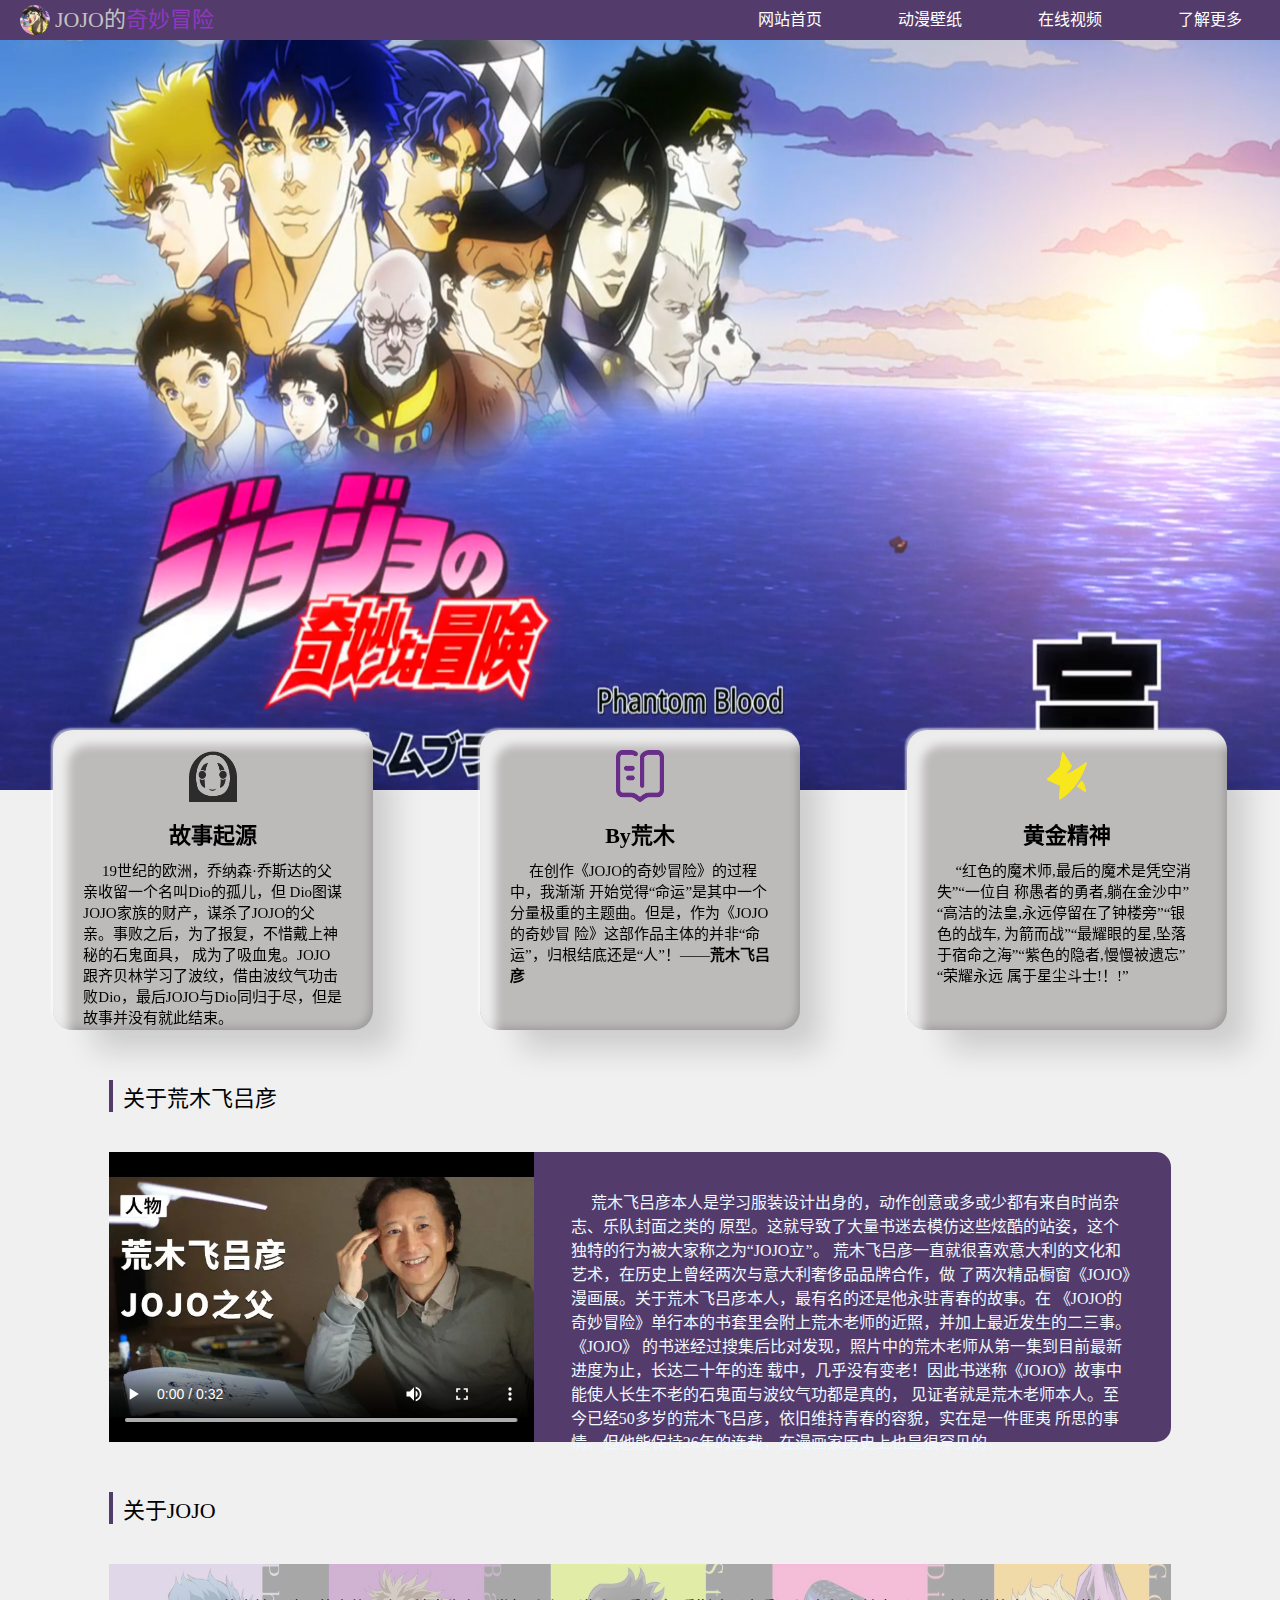
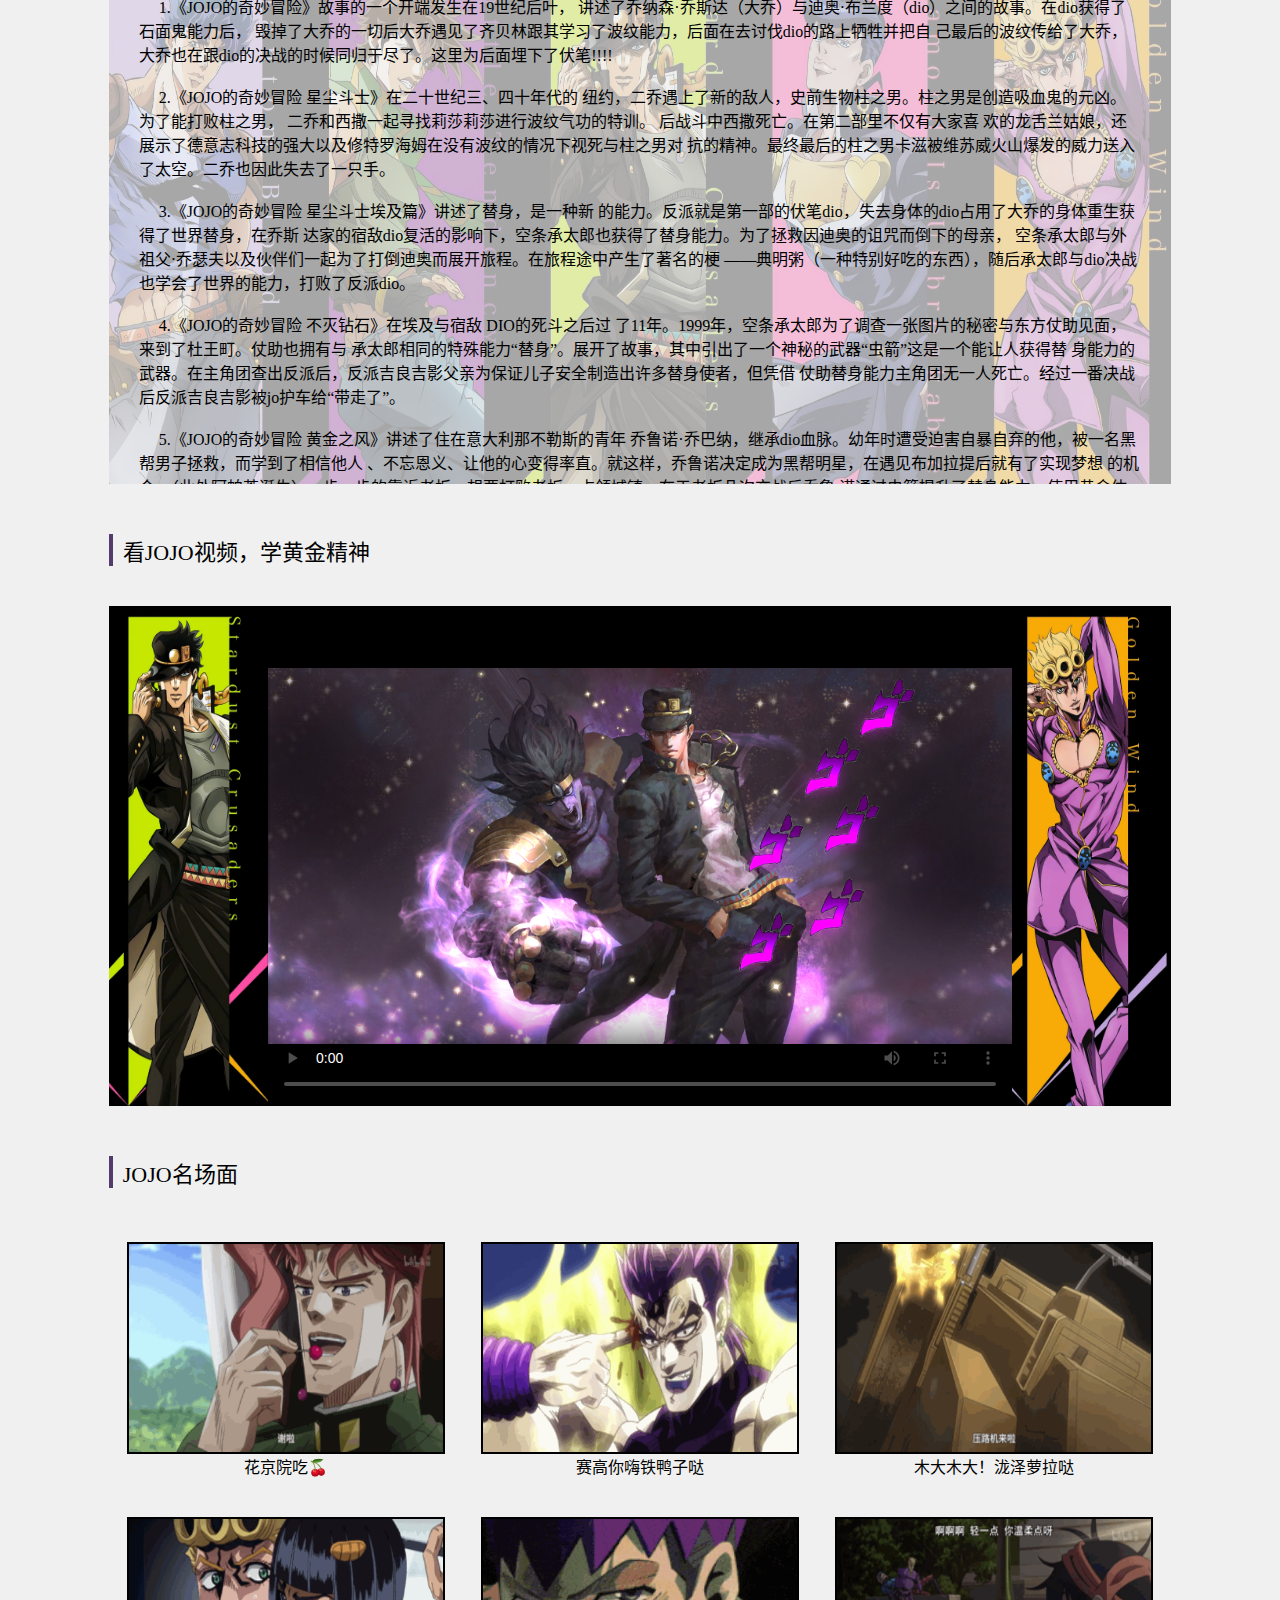
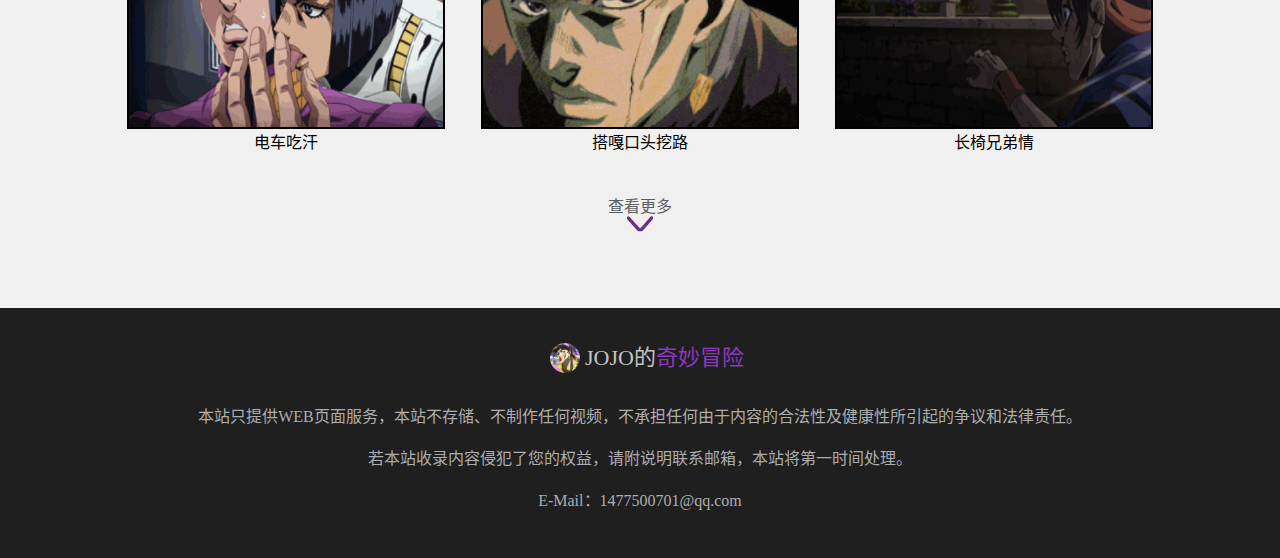
==== index.html @ afe00de5 "sumbit 2023/10/15 18:23" ====
<!DOCTYPE html>
<html lang="zh-CN">

<head>
    <meta charset="UTF-8">
    <meta name="viewport" content="width=device-width, initial-scale=1.0">
    <link rel="stylesheet" href="./css/page1.css">
    <link rel="stylesheet" href="./css/swiper-bundle.min.css">
    <link rel="stylesheet" href="https://cdnjs.cloudflare.com/ajax/libs/animate.css/4.1.1/animate.min.css">
    <title>JOJO的奇妙冒险</title>
</head>

<body>
    <div class="container">
        <div class="menu">
            <div class="logo1">
                <img src="./images/龙舌兰.png" alt="龙舌兰">
                <p>JOJO的<span class="logo11">奇妙冒险</span></p>
            </div>
            <div class="logo2">
                <ul class="ul1">
                    <li><a href="./index.html">网站首页</a></li>
                    <li><a href="./web/wallpaper.html">动漫壁纸</a></li>
                    <li>
                        <a href="#">在线视频</a>
                        <ul class="ul2">
                            <li><a href="https://www.bilibili.com/bangumi/play/ep292950?spm_id_from=333.337.0.0&from_spmid=666.25.episode.0">哔哩哔哩</a></li>
                            <li><a href="https://www.agemys.org/play/20120075/1/1">私人收藏</a></li>
                            <li><a href="#">朋友收藏</a></li>
                        </ul>
                    </li>
                    <li><a href="./web/more.html">了解更多</a></li>
                </ul>
            </div>
        </div>
        <div class="swiper">
            <div class="swiper-wrapper">
                <div class="swiper-slide"><img src="./images/jojo21.png" alt="21"></div>
                <div class="swiper-slide"><img src="./images/jojo22.png" alt="22"></div>
                <div class="swiper-slide"><img src="./images/jojo20.jpg" alt="20"></div>
                <div class="swiper-slide"><img src="./images/jojo17.png" alt="17"></div>
                <div class="swiper-slide"><img src="./images/jojo19.png" alt="19"></div>
                <div class="swiper-slide"><img src="./images/jojo16.jpg" alt="16"></div>
                <div class="swiper-slide"><img src="./images/jojo18.png" alt="18"></div>

            </div>
            <!-- 如果需要分页器 -->
            <div class="swiper-pagination"></div>
        </div>
        <div class="qipao">
            <div class="card animate__animated animate__fadeInLeft wow">
                <div class="card1">
                    <img src="./images/无脸人.png" alt="无脸人">
                </div>
                <div class="card2">
                    <p>故事起源</p>
                </div>
                <div class="card3">
                    <p>
                        &nbsp;&nbsp;&nbsp;&nbsp;&nbsp;19世纪的欧洲，乔纳森·乔斯达的父亲收留一个名叫Dio的孤儿，但
                        Dio图谋JOJO家族的财产，谋杀了JOJO的父亲。事败之后，为了报复，不惜戴上神秘的石鬼面具，
                        成为了吸血鬼。JOJO跟齐贝林学习了波纹，借由波纹气功击败Dio，最后JOJO与Dio同归于尽，但是
                        故事并没有就此结束。
                    </p>
                </div>
            </div>
            <div class="card animate__animated animate__fadeIn wow">
                <div class="card1">
                    <img src="./images/书籍.png" alt="作者">
                </div>
                <div class="card2">
                    <p>By荒木</p>
                </div>
                <div class="card3">
                    <p>
                        &nbsp;&nbsp;&nbsp;&nbsp;&nbsp;在创作《JOJO的奇妙冒险》的过程中，我渐渐
                        开始觉得“命运”是其中一个分量极重的主题曲。但是，作为《JOJO的奇妙冒
                        险》这部作品主体的并非“命运”，归根结底还是“人”！——<b>荒木飞吕彦</b>

                    </p>
                </div>
            </div>
            <div class="card animate__animated animate__fadeInRight wow">
                <div class="card1">
                    <img src="./images/star1.png" alt="无脸人">
                </div>
                <div class="card2">
                    <p>黄金精神</p>
                </div>
                <div class="card3">
                    <p>
                        &nbsp;&nbsp;&nbsp;&nbsp;&nbsp;“红色的魔术师,最后的魔术是凭空消失”“一位自
                        称愚者的勇者,躺在金沙中”“高洁的法皇,永远停留在了钟楼旁”“银色的战车,
                        为箭而战”“最耀眼的星,坠落于宿命之海”“紫色的隐者,慢慢被遗忘”“荣耀永远
                        属于星尘斗士!！!” </p>
                </div>
            </div>
        </div>
        <div class="introduce">
            <div class="title">
                <p>关于荒木飞吕彦</p>
            </div>
            <div class="introduce1">
                <div class="movie1 animate__animated animate__fadeInLeft wow">
                    <video width="100%" height="100%" controls="controls" poster="./images/hmzp.png">
                        <source src="./video/hm.mp4" type="video/mp4" />
                        Your browser does not support the video tag.
                    </video>
                </div>
                <div class="text1 animate__animated animate__fadeInRight wow">
                    <p>
                        &nbsp;&nbsp;&nbsp;&nbsp;&nbsp;荒木飞吕彦本人是学习服装设计出身的，动作创意或多或少都有来自时尚杂志、乐队封面之类的
                        原型。这就导致了大量书迷去模仿这些炫酷的站姿，这个独特的行为被大家称之为“JOJO立”。
                        荒木飞吕彦一直就很喜欢意大利的文化和艺术，在历史上曾经两次与意大利奢侈品品牌合作，做
                        了两次精品橱窗《JOJO》漫画展。关于荒木飞吕彦本人，最有名的还是他永驻青春的故事。在
                        《JOJO的奇妙冒险》单行本的书套里会附上荒木老师的近照，并加上最近发生的二三事。《JOJO》
                        的书迷经过搜集后比对发现，照片中的荒木老师从第一集到目前最新进度为止，长达二十年的连
                        载中，几乎没有变老！因此书迷称《JOJO》故事中能使人长生不老的石鬼面与波纹气功都是真的，
                        见证者就是荒木老师本人。至今已经50多岁的荒木飞吕彦，依旧维持青春的容貌，实在是一件匪夷
                        所思的事情。但他能保持26年的连载，在漫画家历史上也是很罕见的。
                    </p>
                </div>
            </div>
            <div class="title">关于JOJO</div>
            <div class="introduce2 animate__animated animate__fadeInUp wow">
                <div class="background1"></div>
                <div class="text2">
                    <p>
                        &nbsp;&nbsp;&nbsp;&nbsp;&nbsp;1.《JOJO的奇妙冒险》故事的一个开端发生在19世纪后叶，
                        讲述了乔纳森·乔斯达（大乔）与迪奥·布兰度（dio）之间的故事。在dio获得了石面鬼能力后，
                        毁掉了大乔的一切后大乔遇见了齐贝林跟其学习了波纹能力，后面在去讨伐dio的路上牺牲并把自
                        己最后的波纹传给了大乔，大乔也在跟dio的决战的时候同归于尽了。这里为后面埋下了伏笔!!!!
                    </p>
                    <br>
                    <p>
                        &nbsp;&nbsp;&nbsp;&nbsp;&nbsp;2.《JOJO的奇妙冒险 星尘斗士》在二十世纪三、四十年代的
                        纽约，二乔遇上了新的敌人，史前生物柱之男。柱之男是创造吸血鬼的元凶。为了能打败柱之男，
                        二乔和西撒一起寻找莉莎莉莎进行波纹气功的特训。 后战斗中西撒死亡。在第二部里不仅有大家喜
                        欢的龙舌兰姑娘，还展示了德意志科技的强大以及修特罗海姆在没有波纹的情况下视死与柱之男对
                        抗的精神。最终最后的柱之男卡滋被维苏威火山爆发的威力送入了太空。二乔也因此失去了一只手。
                    </p>
                    <br>
                    <p>
                        &nbsp;&nbsp;&nbsp;&nbsp;&nbsp;3.《JOJO的奇妙冒险 星尘斗士埃及篇》讲述了替身，是一种新
                        的能力。反派就是第一部的伏笔dio，失去身体的dio占用了大乔的身体重生获得了世界替身，在乔斯
                        达家的宿敌dio复活的影响下，空条承太郎也获得了替身能力。为了拯救因迪奥的诅咒而倒下的母亲，
                        空条承太郎与外祖父·乔瑟夫以及伙伴们一起为了打倒迪奥而展开旅程。在旅程途中产生了著名的梗
                        ——典明粥（一种特别好吃的东西），随后承太郎与dio决战也学会了世界的能力，打败了反派dio。
                    </p>
                    <br>
                    <p>
                        &nbsp;&nbsp;&nbsp;&nbsp;&nbsp;4.《JOJO的奇妙冒险 不灭钻石》在埃及与宿敌 DIO的死斗之后过
                        了11年。1999年，空条承太郎为了调查一张图片的秘密与东方仗助见面，来到了杜王町。仗助也拥有与
                        承太郎相同的特殊能力“替身”。展开了故事，其中引出了一个神秘的武器“虫箭”这是一个能让人获得替
                        身能力的武器。在主角团查出反派后，反派吉良吉影父亲为保证儿子安全制造出许多替身使者，但凭借
                        仗助替身能力主角团无一人死亡。经过一番决战后反派吉良吉影被jo护车给“带走了”。
                    </p>
                    <br>
                    <p>
                        &nbsp;&nbsp;&nbsp;&nbsp;&nbsp;5.《JOJO的奇妙冒险 黄金之风》讲述了住在意大利那不勒斯的青年
                        乔鲁诺·乔巴纳，继承dio血脉。幼年时遭受迫害自暴自弃的他，被一名黑帮男子拯救，而学到了相信他人
                        、不忘恩义、让他的心变得率直。就这样，乔鲁诺决定成为黑帮明星，在遇见布加拉提后就有了实现梦想
                        的机会，（此处阿帕茶诞生）一步一步的靠近老板，想要打败老板，占领城镇。在于老板几次交战后乔鲁
                        诺通过虫箭提升了替身能力，使用黄金体验镇魂曲让老板陷入了死亡循环状态，最后完成了自己的梦想，
                        成为了秧歌star。
                    </p>
                    <br>
                    <p>
                        &nbsp;&nbsp;&nbsp;&nbsp;&nbsp;6.《JOJO的奇妙冒险 石之海》JOJO家族与DIO的了解恩怨的最后一部......
                    </p>
                </div>
            </div>
            <div class="title">
                <p>看JOJO视频，学黄金精神</p>
            </div>
            <div class="introduce3">
                <div class="picture animate__animated animate__fadeInLeft wow">
                    <img src="./images/jo3.png" alt="承太郎">
                </div>
                <div class="movie2 animate__animated animate__fadeIn wow">
                    <video width="100%" height="100%" controls="controls" poster="./images/jojo9.png" >
                        <source src="./video/jojo.mp4" type="video/mp4" />
                        Your browser does not support the video tag.
                      </video>
                </div>
                <div class="picture animate__animated animate__fadeInRight wow">
                    <img src="./images/jo5.png" alt="猫猫">
                </div>
            </div>
            <div class="title">
                <p>JOJO名场面</p>
            </div>
            <div class="introduce4">
                <div class="gifbox animate__animated animate__slideInLeft wow">
                    <div class="gif">
                        <img src="./images/dt1.gif" alt="1">
                    </div>
                    <div class="text3">
                        <p>花京院吃🍒</p>
                    </div>
                </div>
                <div class="gifbox animate__animated animate__slideInDown wow">
                    <div class="gif">
                        <img src="./images/dt2.gif" alt="2">
                    </div>
                    <div class="text3">
                        <p>赛高你嗨铁鸭子哒</p>
                    </div>
                </div>
                <div class="gifbox animate__animated animate__slideInRight wow">
                    <div class="gif">
                        <img src="./images/dt6.gif" alt="6">
                    </div>
                    <div class="text3">
                        <p>木大木大！泷泽萝拉哒</p>
                    </div>
                </div>
                <div class="gifbox animate__animated animate__slideInLeft wow">
                    <div class="gif">
                        <img src="./images/dt4.gif" alt="4">
                    </div>
                    <div class="text3">
                        <p>电车吃汗</p>
                    </div>
                </div>
                <div class="gifbox animate__animated animate__slideInUp wow">
                    <div class="gif1">
                        <img src="./images/dt5.gif" alt="5">
                    </div>
                    <div class="text3">
                        <p>搭嘎口头挖路</p>
                    </div>
                </div>
                <div class="gifbox animate__animated animate__slideInRight wow">
                    <div class="gif">
                        <img src="./images/dt3.gif" alt="3">
                    </div>
                    <div class="text3">
                        <p>长椅兄弟情</p>
                    </div>
                </div>
            </div>
            <div class="geng animate__animated animate__slideInUp wow">
                <div id="text">
                    <a href="https://www.bilibili.com/video/BV1BK411B79W/?spm_id_from=333.337.search-card.all.click">查看更多</a>
                </div>
                <div id="picture">
                    <img src="./images/箭头 下.png" alt="剪头">
                </div>
            </div>
        </div>
        <div class="end">
            <div class="end1">
                <div class="logo1">
                    <img src="./images/龙舌兰.png" alt="龙舌兰">
                    <p>JOJO的<span class="logo11">奇妙冒险</span></p>
                </div>
            </div>
            <div class="end2">
                <p>
                    本站只提供WEB页面服务，本站不存储、不制作任何视频，不承担任何由于内容的合法性及健康性所引起的争议和法律责任。<br><br>
                    若本站收录内容侵犯了您的权益，请附说明联系邮箱，本站将第一时间处理。<br><br>
                    E-Mail：1477500701@qq.com  
                </p>
            </div>
        </div>
    </div>
    <script src="./js/swiper-bundle.min.js"></script>
    <script src="http://cdn.dowebok.com/131/js/wow.min.js"></script>
    <script>
        var mySwiper = new Swiper('.swiper', {
            loop: true, // 循环模式选项
            speed: 1500,
            // 如果需要分页器
            pagination: {
                el: '.swiper-pagination',
            },

            // 如果需要前进后退按钮
            navigation: {
                nextEl: '.swiper-button-next',
                prevEl: '.swiper-button-prev',
            },

            //自动切换
            autoplay: {
                delay: 3000,
                stopOnLastSlide: false,
                disableOnInteraction: false,
            },
        })      
        
        new WOW().init();
    </script>
</body>

</html>
---- css/page1.css ----
*{
    margin: 0;
    padding: 0;
    box-sizing: border-box;
}

a{
    text-decoration: none;
    color: rgb(255, 255, 255);
}

.container {
    width: 100%;
    height: 100%;
    display: flex;
    flex-direction: column;
    align-items: center;
    position: relative;
    background-color: rgb(240, 240, 240);
}

.menu {
    width: 100%;
    height: 40px;
    background-color: rgb(83, 59, 108);
    display: flex;
    flex-direction: row;
    justify-content: space-between;
    align-items: center;
    position: fixed;
    z-index: 15;
    top: 0;
    left: 0;
}

.logo1{
    width: 200px;
    height: 100%;
    line-height: 40px;
    font-size: 22px;
    margin-left: 20px;
    color: rgb(196, 193, 193);
    display: flex;
    align-items: center;
    user-select: none;
}

.logo1 img {
    width: 30px;
    height: 30px;
    border-radius: 100%;
    margin-right: 5px;
}

.logo1 .logo11 {
    color: rgb(143, 57, 192);
}

.menu .logo2 {
    min-width: 30%;
    height: 100%;
}

.menu .logo2>ul{
    width: 100%;
    height: 100%;
    list-style: none;
    display: flex;
}

.logo2 .ul1>li{
    width: 100px;
    height: 100%;
    margin: 0px 20px;
    text-align: center;
    line-height: 40px;
    transition: 0.2s;
}

.logo2 .ul2{
    width: 100%;
    height: 0px;
    list-style: none;
    background-color: rgb(83, 59, 108);
    display: flex;
    flex-direction: column;
    overflow: hidden;
    transition: height 0.3s;
}

.ul2>li{
    width: 100%;
    height: 40px;
    transition: 0.2s;
}

.ul2>li a{
    color: rgb(235, 232, 232);
}

.ul1>li:hover{
    background-color: rgb(235, 232, 232);
}

.ul1>li:hover>a{
    color: blueviolet;
}

.ul1>li:hover .ul2{
    height: 120px;
}

.ul2>li:hover{
    background-color: rgb(235, 232, 232);
}

.ul2>li:hover>a{
    color: blueviolet;
}

.swiper {
   width: 100%;
   height: 750px;
   margin-top: 40px;
}

.swiper-slide {
    width: 100%;
    height: 100%;
}

.swiper-slide img{
    width: 100%;
    height: 100%;
}

.qipao {
    width: 100%;
    height: 300px;
    display: flex;
    justify-content: space-around;
    position: absolute;
    top: 730px;
    left: 0px;
    z-index: 11;
}

.card {
    width: 25%;
    height: 100%;
    border-radius: 20px;
    background-color: rgb(189, 186, 186);
    display: flex;
    flex-direction: column;
    align-items: center;
    overflow: hidden;
    transition: 0.5s;
    box-shadow: 30px 30px 30px -10px rgba(0, 0, 0, 0.15),
                inset 15px 15px 10px rgba(255, 255, 255, 0.75),
                -2px -2px 2px rgba(255, 255, 255, 0.55),
                inset -2px -2px 10px rgba(0, 0, 0, 0.2);
}

.card .card1 {
    width: 15%;
    height: 20%;
    margin: 20px 0px 5px;
}

.card1 img {
    width: 100%;
    height: 100%;
}

.card .card2 {
    font-size: 22px;
    font-weight: 900;
    margin: 10px 0px 10px;
    transition: 0.5s;
}

.card .card3 {
    width: 100%;
    height: 70%;
    font-size: 15px;
    padding: 0px 30px;
}

.card:hover {
    scale: 1.02;
}

.card:hover>.card2 {
    font-size: 25px;
}

.introduce {
    width: 83%;
    margin-top: 290px;
    display: flex;
    flex-direction: column;
}

.title {
    font-size: 22px;
    font-weight: 500;
    padding-left: 10px;
    margin-bottom: 40px;
    border-left: 4px solid rgb(83, 59, 108);
}

.introduce1 {
    width: 100%;
    height: 290px;
    border-top-right-radius: 15px;
    border-bottom-right-radius: 15px;
    display: flex;
    align-items: center;
    margin-bottom: 50px;
}

.movie1 {
    width: 40%;
    height: 100%;
    background-color: black;
}

.text1 {
    width: 60%;
    height: 100%;
    font-size: 16px;
    color:aliceblue;
    background-color: rgb(83, 59, 108);
    border-top-right-radius: 15px;
    border-bottom-right-radius: 15px;
    padding: 37px;
}

.introduce2 {
    width: 100%;
    height: 520px;
    position: relative;
    overflow: hidden;
    margin-bottom: 50px;
}

.background1 {
    width: 100%;
    height: 100%;
    background: url(../images/jojo23.png) no-repeat center;
    background-size: 100% 100%;
    position: absolute;
    opacity: 0.3;
    transition: 0.5s;
}

.introduce2:hover>.background1 {
    scale: 1.02;
}

.text2 {
    width: 100%;
    height: 100%;
    position: absolute;
    padding: 30px;
}

.introduce3 {
    width: 100%;
    height: 500px;
    margin-bottom: 50px;
}

.picture {
    width: 15%;
    height: 100%;
    float: left;
}

.picture img {
    width: 100%;
    height: 100%;
}

.movie2 {
    width: 70%;
    height: 100%;
    float: left;
    background-color: rgb(0, 0, 0);
}

.introduce4 {
    width: 100%;
    height: 550px;
    display: flex;
    flex-direction: row;
    flex-wrap: wrap;
    justify-content: space-around;
    align-items: center;
}

.gifbox {
    width: 30%;
    height: 45%;
    display: flex;
    flex-direction: column;
}

.gif {
    width: 100%;
    height: 90%;
} 

.gif1 {
    width: 100%;
    height: 85.7%;
} 

.gifbox img{
    width: 100%;
    height: 100%;
    border: 2px solid black;
}

.text3 {
    width: 100%;
    height: 15%;
    text-align: center;
}

.geng{
    width: 100%;
    height: 50px;
    text-align: center;
    display: flex;
    flex-direction: column;
    justify-content: center;
    align-items: center;
    margin-bottom: 20px;
    position: relative;
}

.geng>a{
    color: rgb(83, 59, 108)
}

#text  {
    width: 100%;
    height: 40%;
}

#text a{
    color: rgb(95, 95, 95);
}

#text a:hover{
    color: black;
}

#text:hover~#picture{
    top: 40px;
}


#picture {
    width: 30px;
    height: 60%;
    position: absolute;
    top: 30px;
    transition: top 0.5s;
}

#picture img {
    width: 100%;
    height: 100%;
}

.end {
    width: 100%;
    height: 250px;
    background-color: rgb(32, 31, 31);
    margin-top: 60px;
    display: flex;
    flex-direction: column;
    align-items: center;
}

.end1 {
    width: 100%;
    height: 40px;
    display: flex;
    justify-content: center;
    margin-top: 30px;
}

.end2 {
    width: 100%;
    height: 190px;
    text-align: center;
    color: rgb(172, 173, 174);
    margin-top: 25px;
}
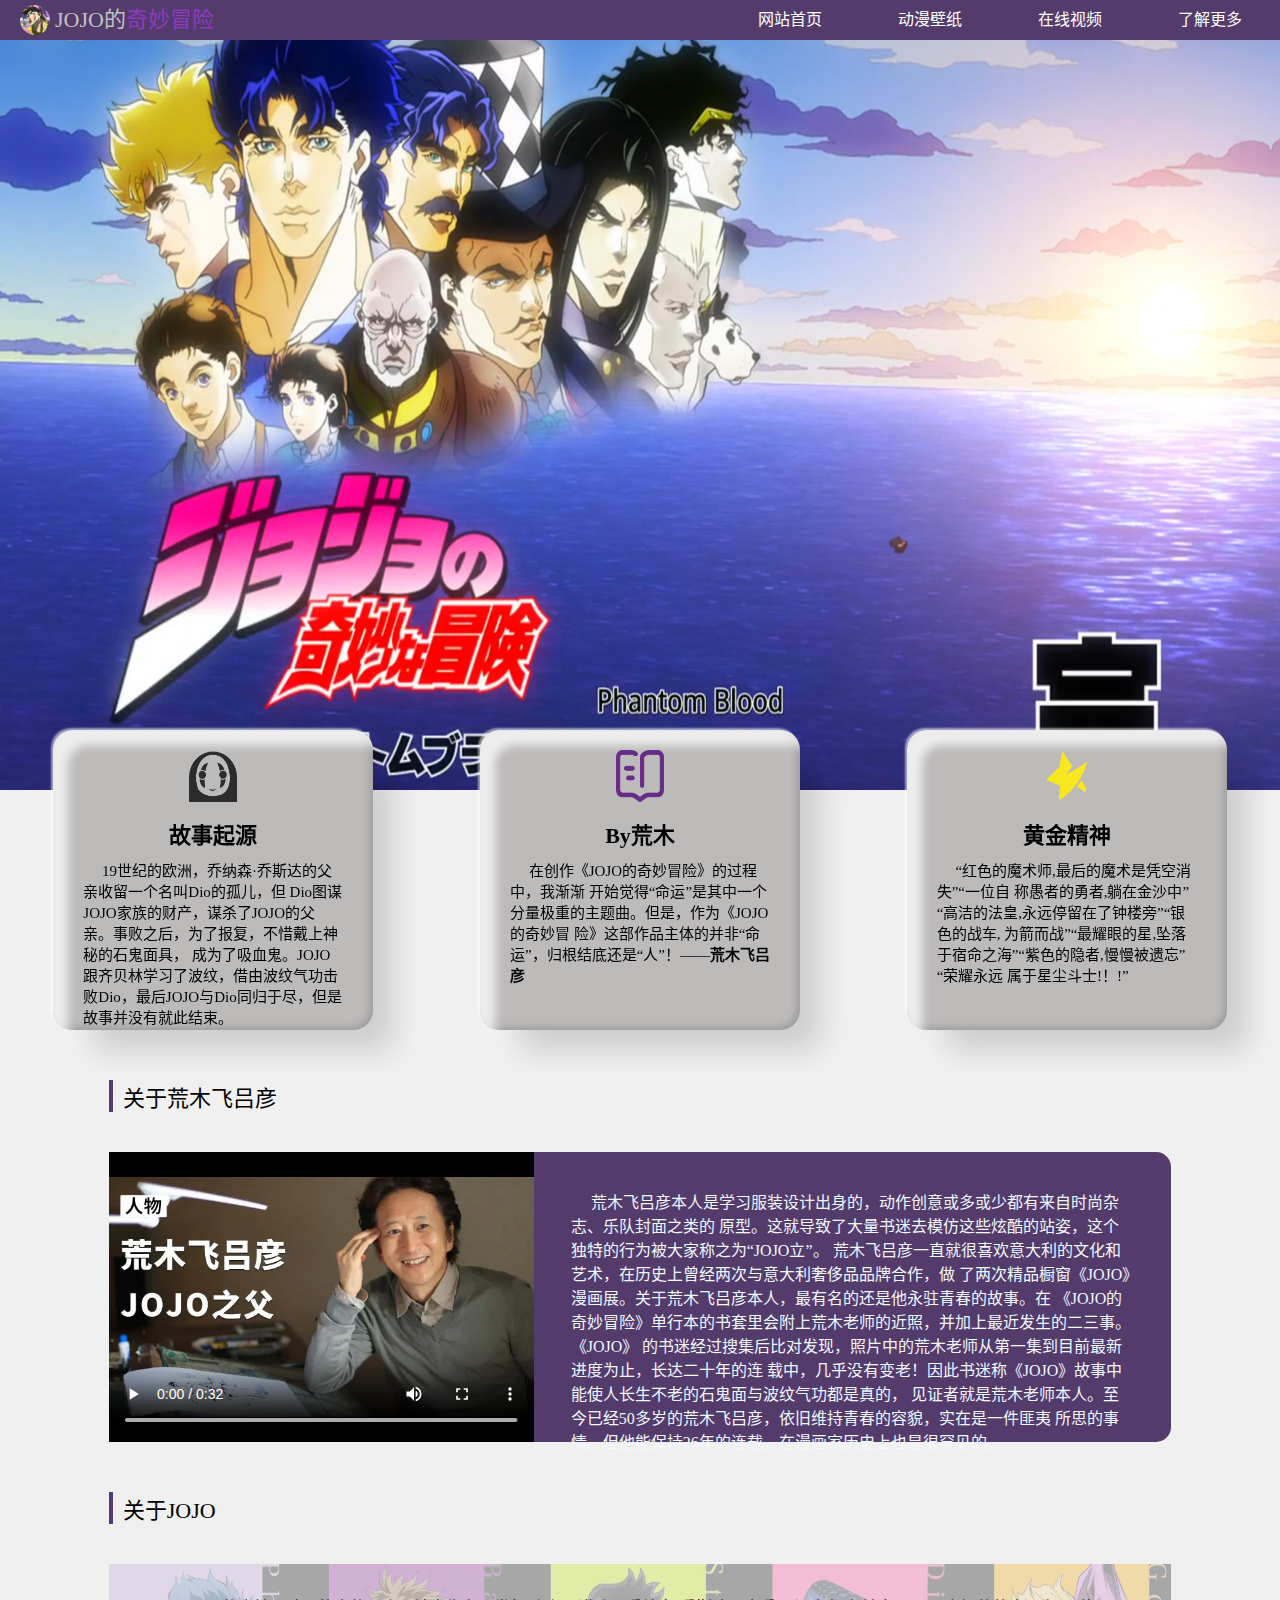
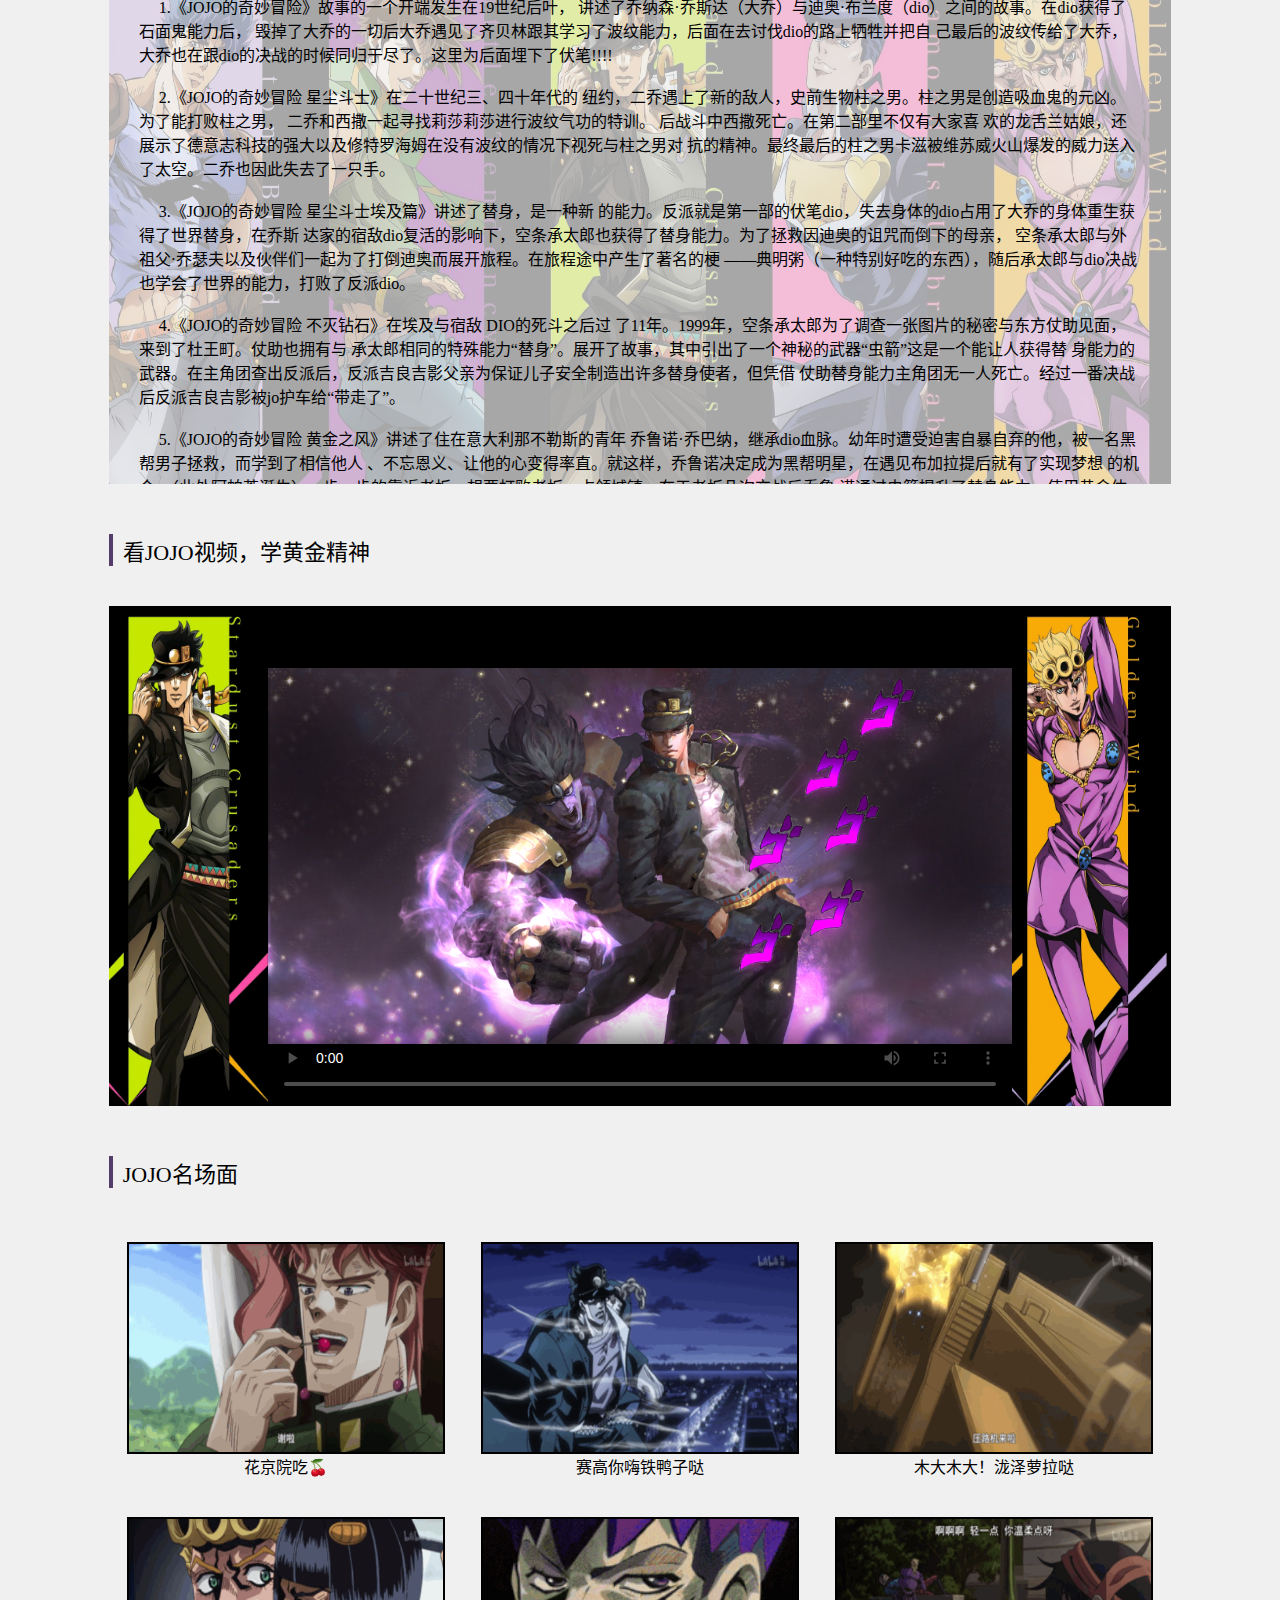
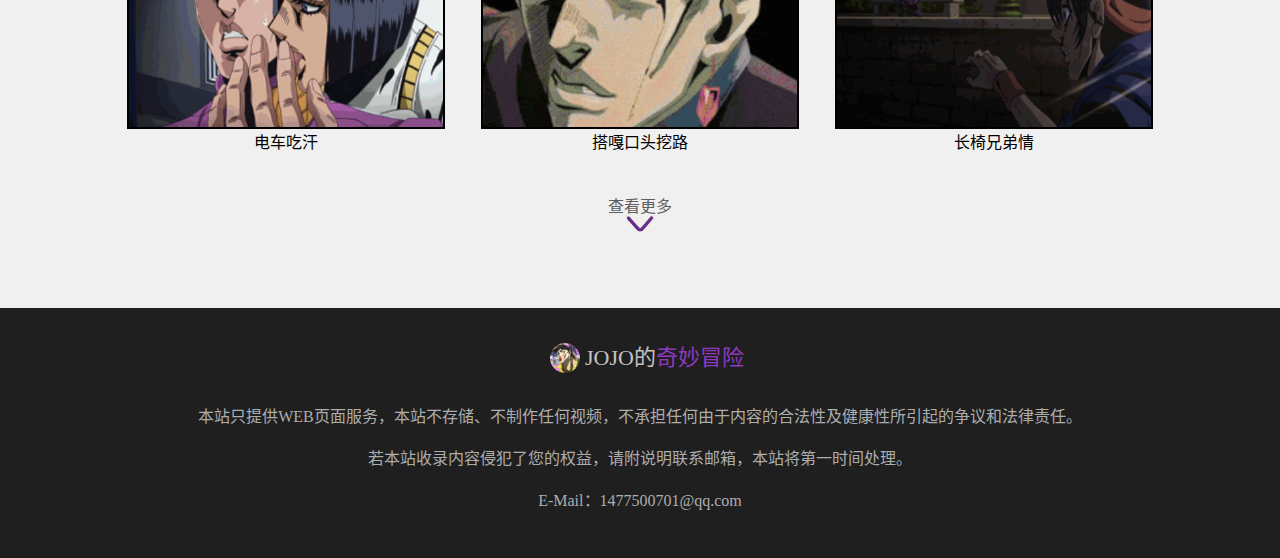
==== commit 22dab215: "Update index.html" ====
--- a/index.html
+++ b/index.html
@@ -179,7 +179,7 @@
                 </div>
                 <div class="movie2 animate__animated animate__fadeIn wow">
                     <video width="100%" height="100%" controls="controls" poster="./images/jojo9.png" >
-                        <source src="./video/jojo.mp4" type="video/mp4" />
+                        <source src="http://8.130.22.97:8080/videos/jojo.mp4" type="video/mp4" />
                         Your browser does not support the video tag.
                       </video>
                 </div>
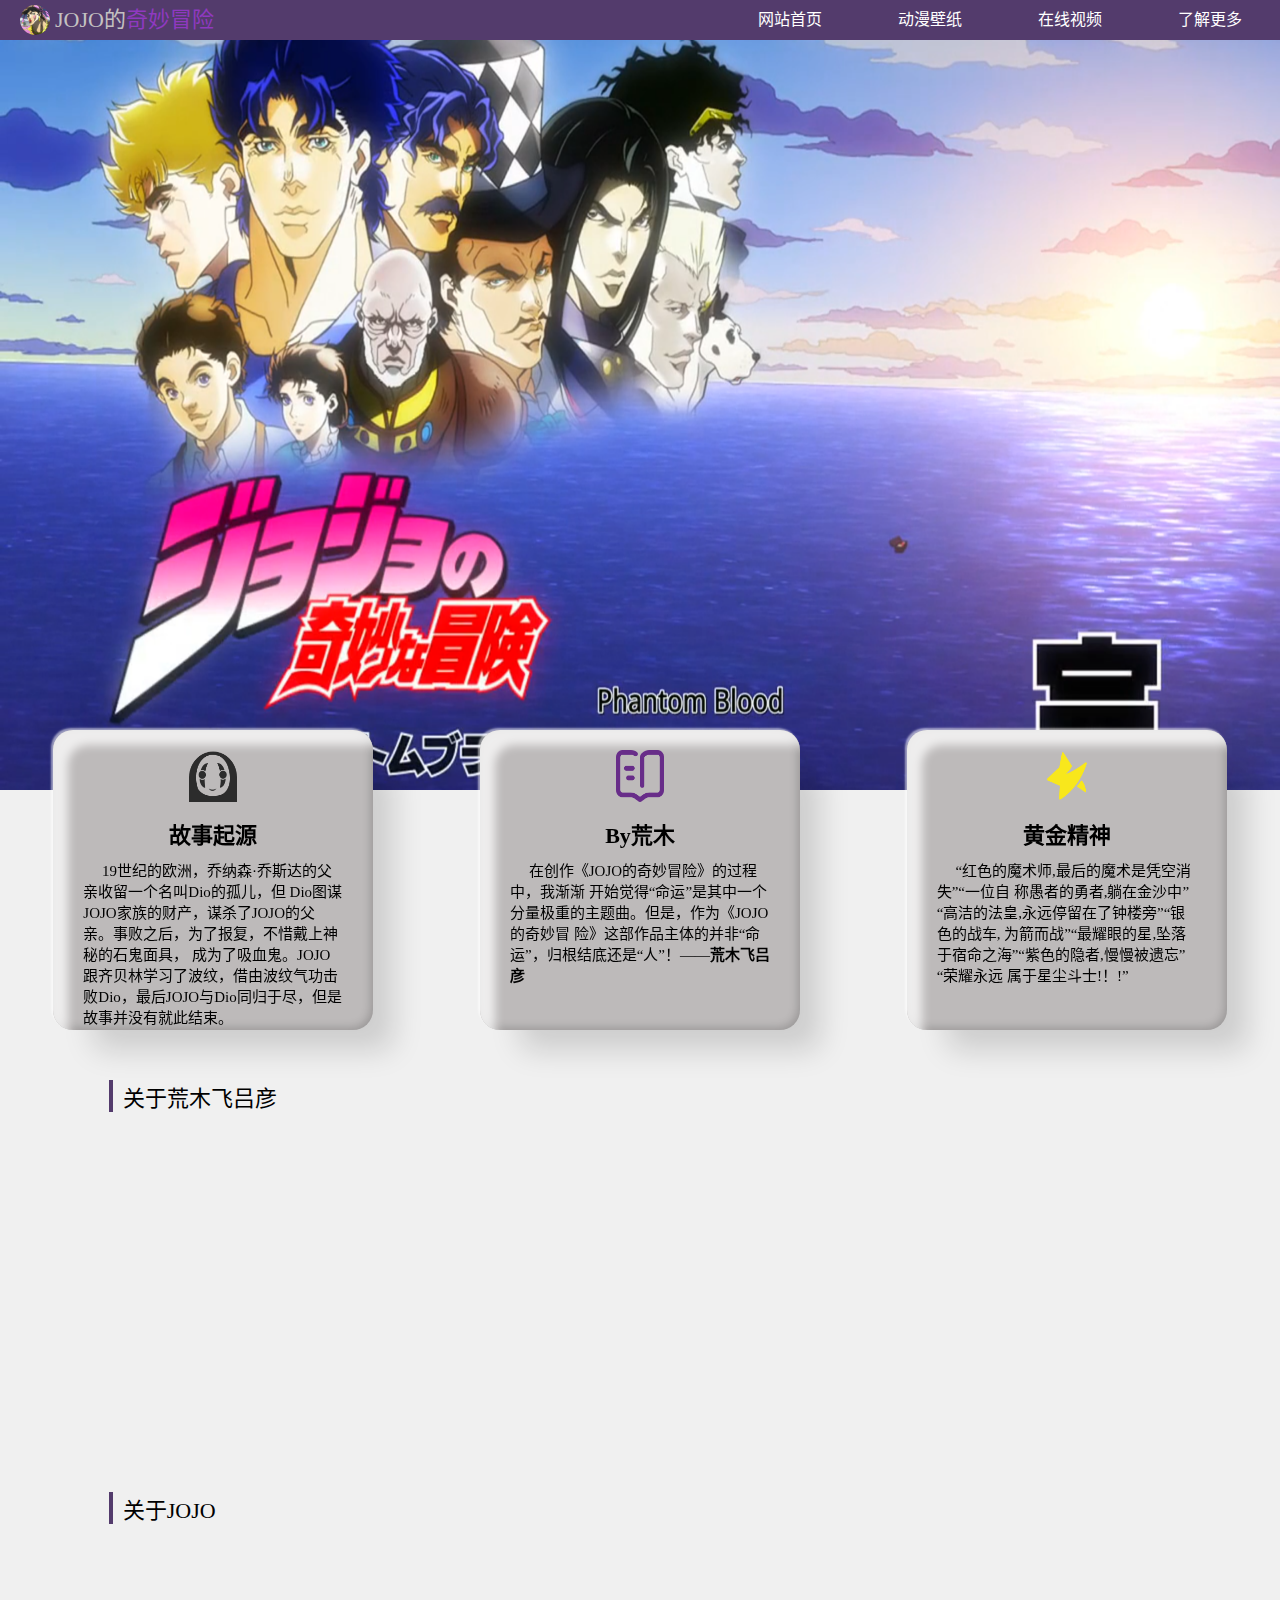
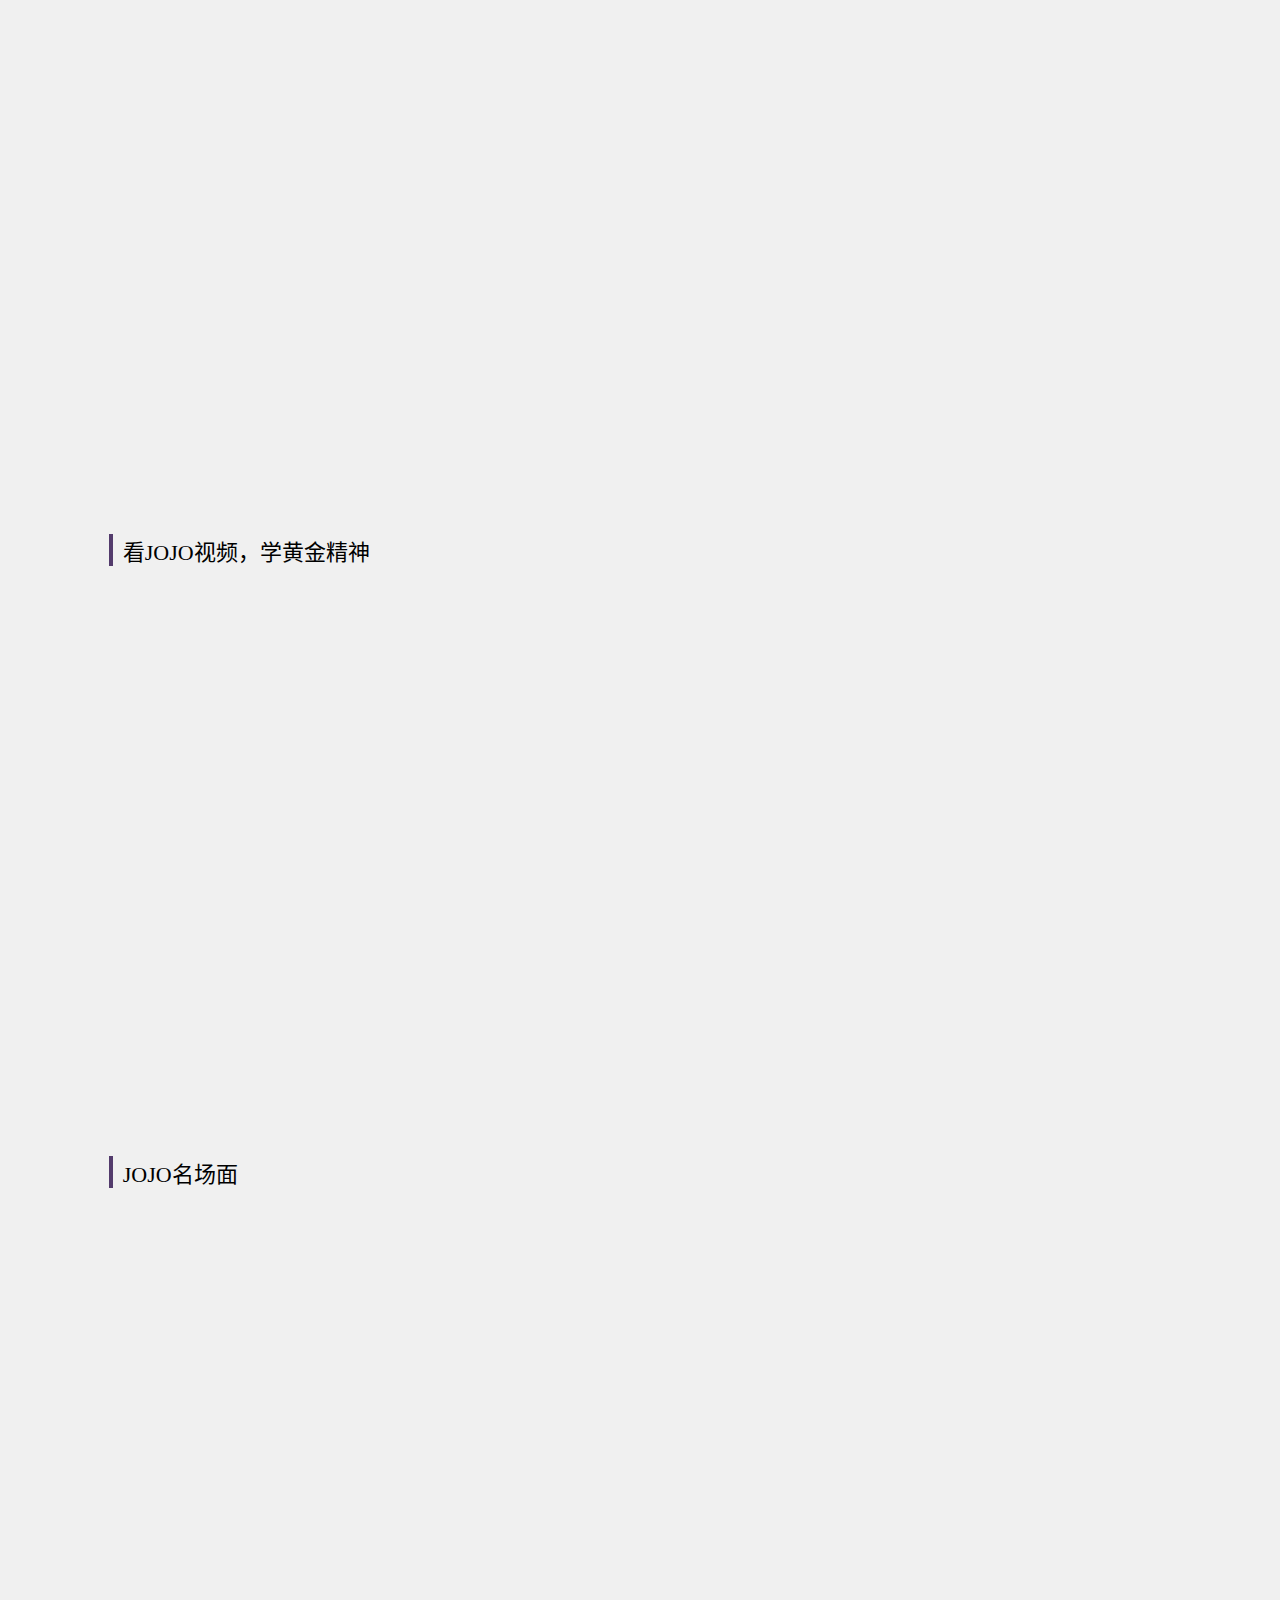
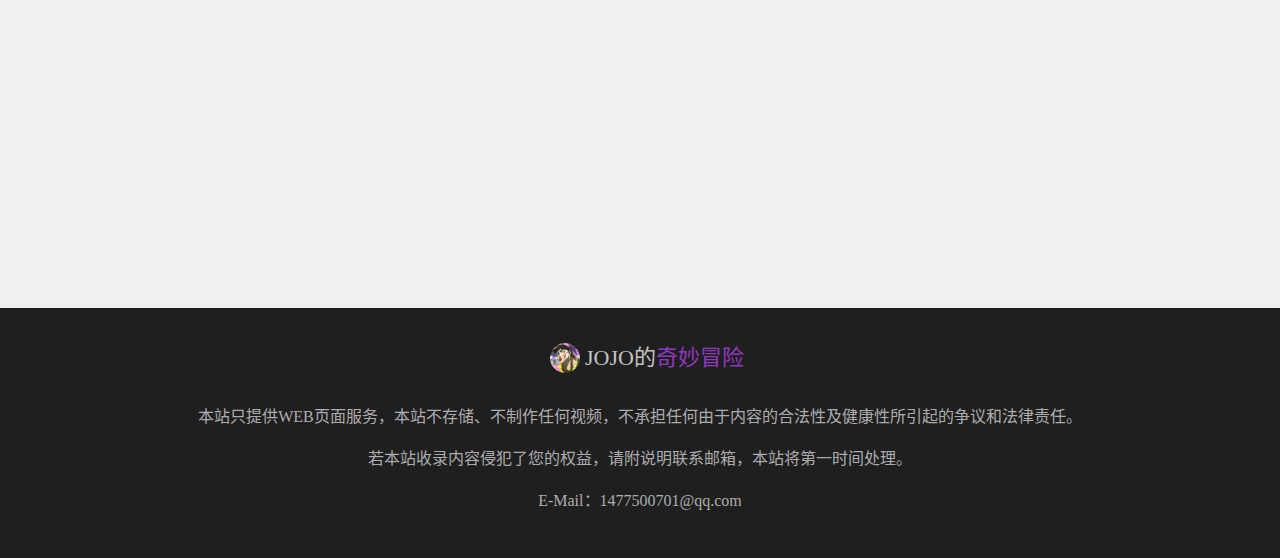
==== commit 644708f8: "submit" ====
--- a/index.html
+++ b/index.html
@@ -266,7 +266,7 @@
         </div>
     </div>
     <script src="./js/swiper-bundle.min.js"></script>
-    <script src="http://cdn.dowebok.com/131/js/wow.min.js"></script>
+    <script src="./js/wow.min.js"></script>
     <script>
         var mySwiper = new Swiper('.swiper', {
             loop: true, // 循环模式选项
